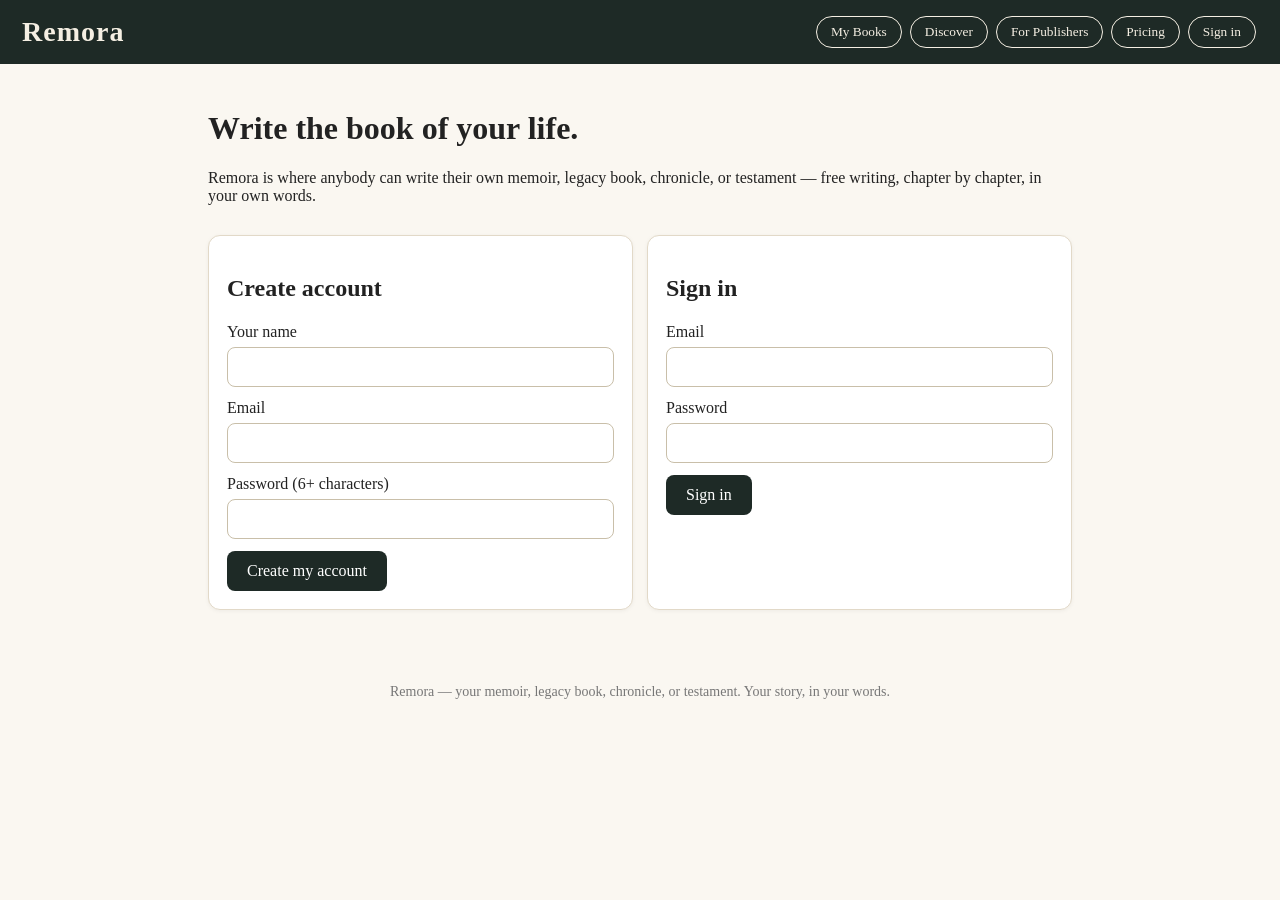
==== static/index.html @ e7f65765 "Remora web app: real deployable source (FastAPI backend, static frontend, Dockerfile, README)" ====
<!DOCTYPE html>
<html lang="en">
<head>
<meta charset="utf-8">
<meta name="viewport" content="width=device-width, initial-scale=1">
<title>Remora — Write the book of your life</title>
<link rel="stylesheet" href="/static/style.css">
</head>
<body>
<header>
  <div class="brand">Remora</div>
  <nav>
    <button data-nav="mybooks">My Books</button>
    <button data-nav="discover">Discover</button>
    <button data-nav="publishers">For Publishers</button>
    <button data-nav="pricing">Pricing</button>
    <span id="userbox"></span>
  </nav>
</header>
<main id="app"><p class="muted">Loading…</p></main>
<footer class="muted">Remora — your memoir, legacy book, chronicle, or testament. Your story, in your words.</footer>
<script src="/static/app.js"></script>
</body>
</html>
---- static/style.css ----
*{box-sizing:border-box}body{font-family:Georgia,serif;margin:0;background:#faf7f1;color:#222}
header{display:flex;justify-content:space-between;align-items:center;padding:14px 22px;background:#1e2a26;color:#f5efe3;flex-wrap:wrap;gap:10px}
.brand{font-size:28px;font-weight:bold;letter-spacing:1px}
nav button{background:transparent;border:1px solid #f5efe3;color:#f5efe3;border-radius:20px;padding:7px 14px;margin:2px;cursor:pointer;font-family:inherit}
nav button:hover{background:#f5efe3;color:#1e2a26}
main{max-width:900px;margin:0 auto;padding:24px 18px 40px}
.card{background:#fff;border:1px solid #e2d9c8;border-radius:12px;padding:18px;margin:14px 0;box-shadow:0 1px 4px rgba(0,0,0,.05)}
input,textarea,select{width:100%;padding:10px;margin:6px 0 12px;border:1px solid #c9bfa9;border-radius:8px;font-family:inherit;font-size:16px}
textarea{min-height:120px}
button.primary{background:#1e2a26;color:#fff;border:none;border-radius:8px;padding:11px 20px;cursor:pointer;font-size:16px;font-family:inherit}
button.ghost{background:transparent;border:1px solid #1e2a26;border-radius:8px;padding:8px 14px;cursor:pointer;font-family:inherit;margin:3px}
button.danger{border-color:#a33;color:#a33}
.muted{color:#777}.error{color:#a33;background:#fdeeee;padding:10px;border-radius:8px}
.success{color:#175c2c;background:#eaf7ee;padding:10px;border-radius:8px}
.badge{display:inline-block;background:#efe6d0;border-radius:12px;padding:2px 10px;font-size:13px;margin-right:6px}
.grid{display:grid;grid-template-columns:repeat(auto-fit,minmax(220px,1fr));gap:14px}
.prose{white-space:pre-wrap;line-height:1.65;font-size:18px}
img.media{max-width:100%;border-radius:10px;margin:8px 0}
h1,h2,h3{line-height:1.2}footer{text-align:center;padding:20px;font-size:14px}
.price{font-size:30px;font-weight:bold}
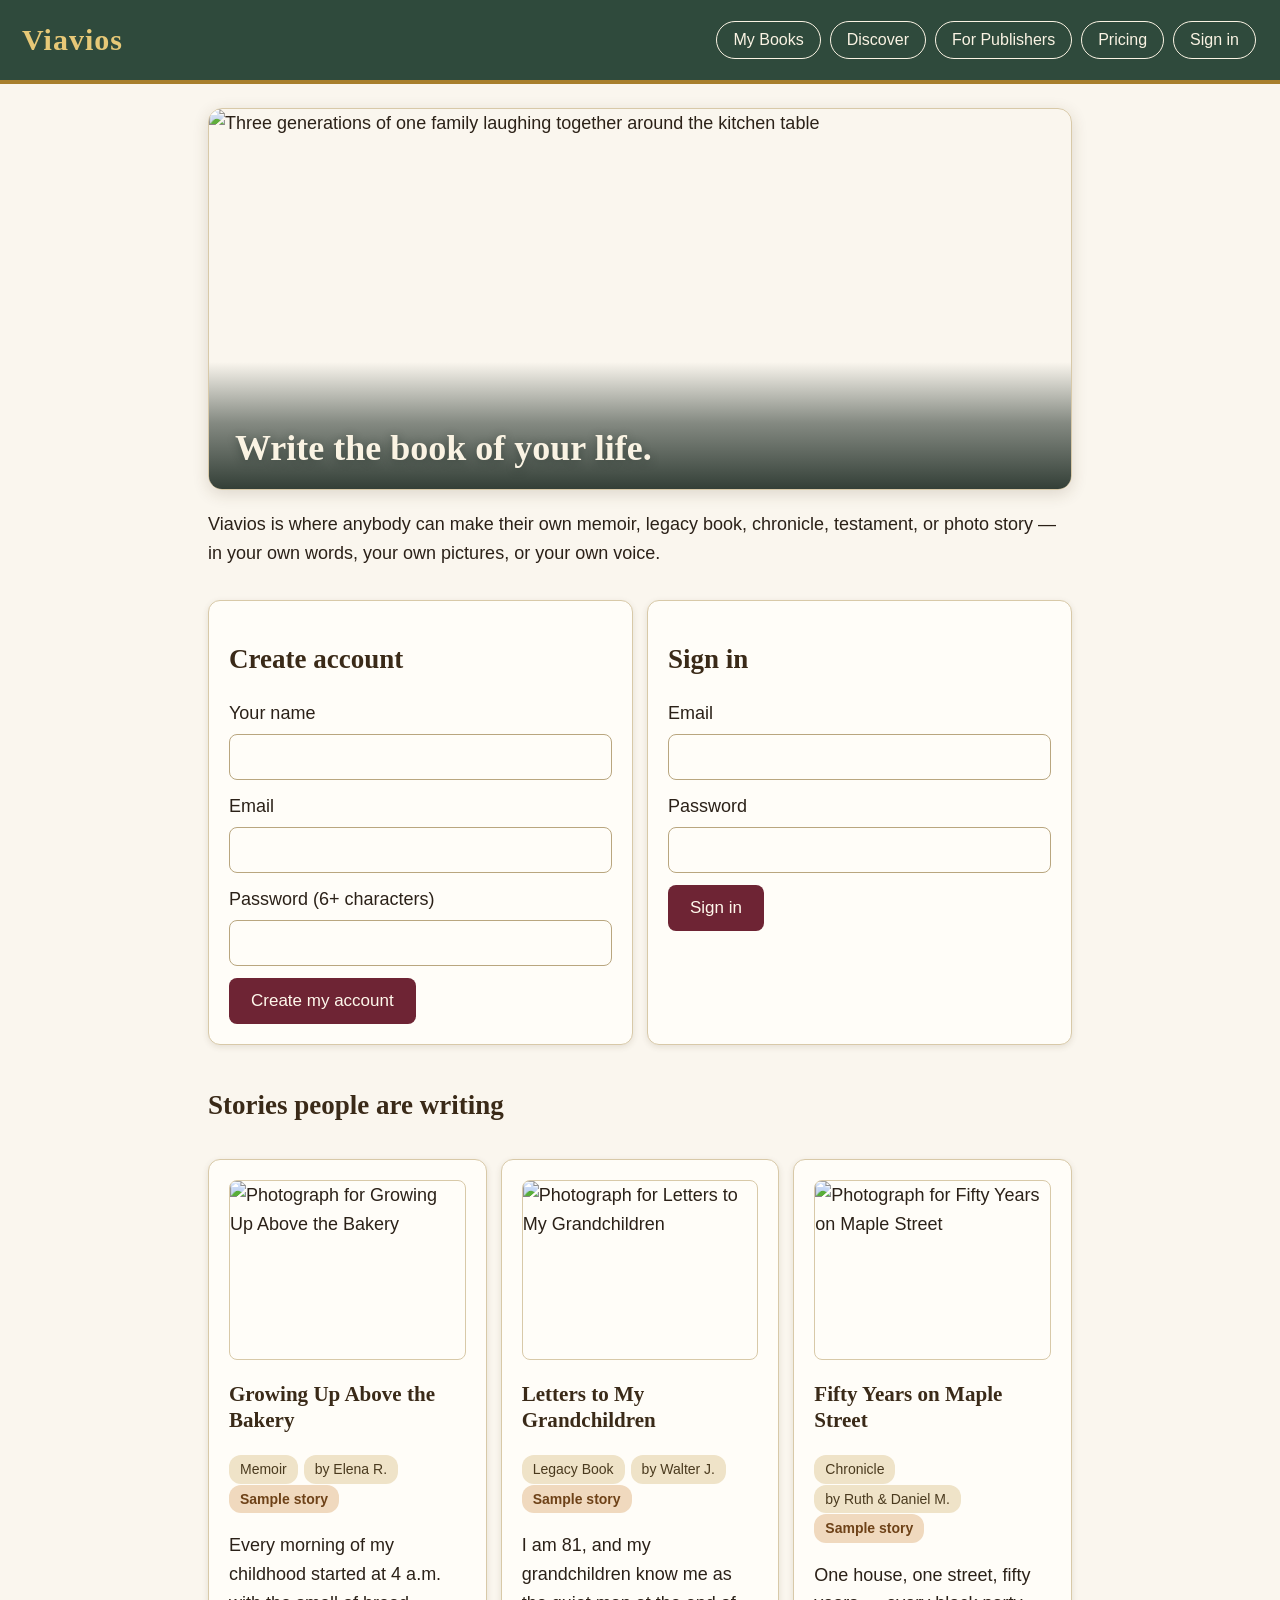
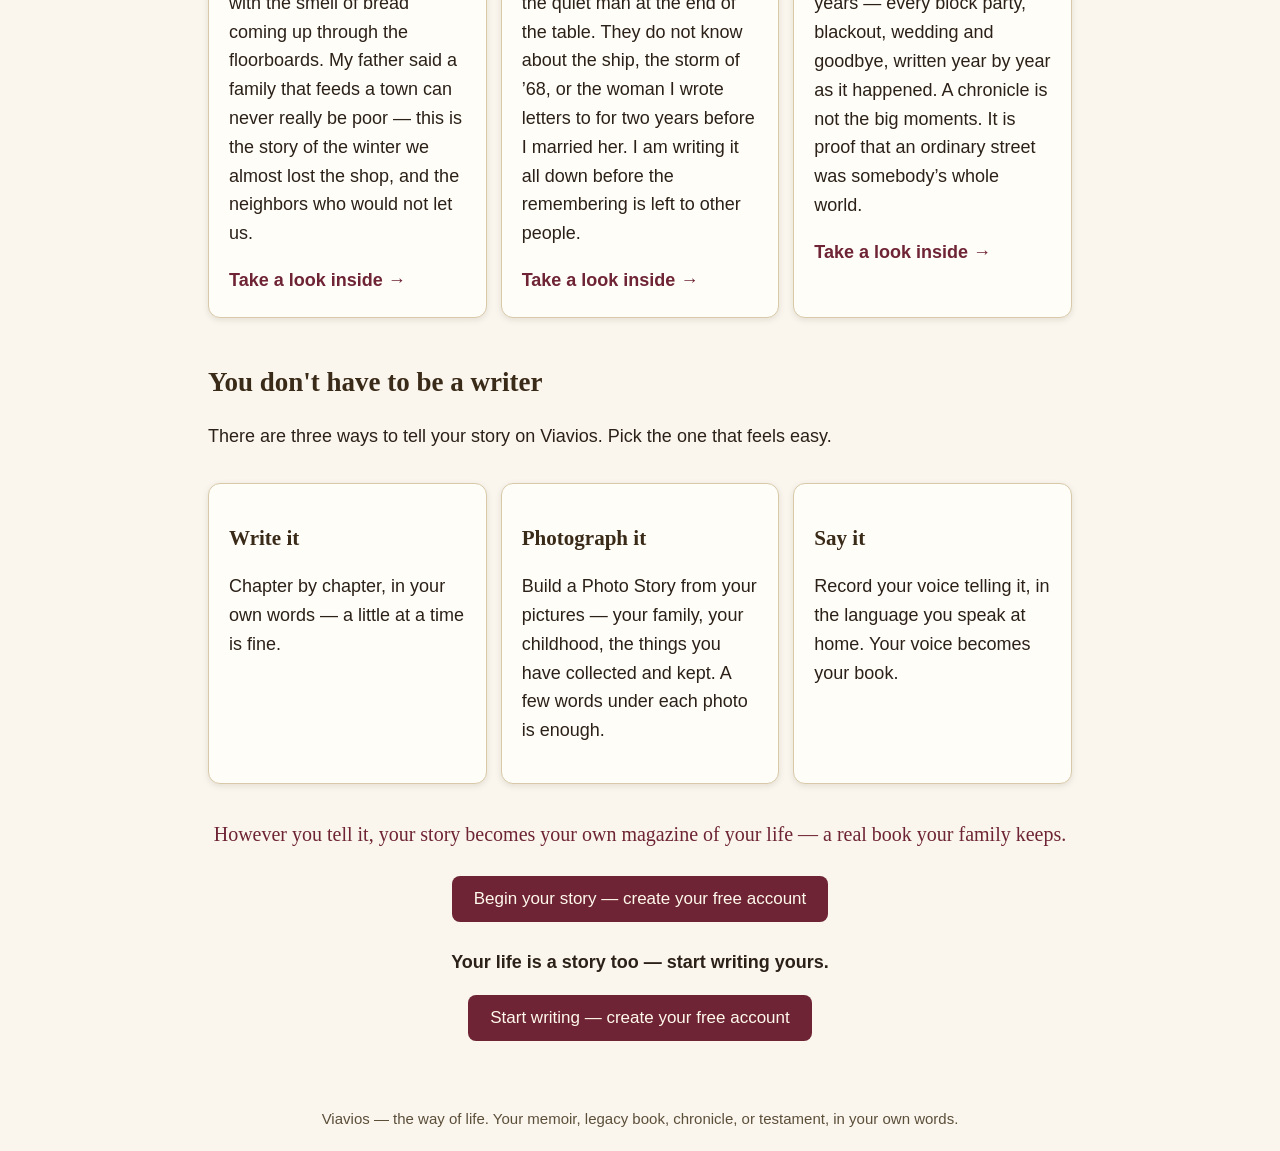
==== commit 47cadc32: "Rename public brand: Remora -> Viavios (site, PDF export, README)" ====
--- a/static/index.html
+++ b/static/index.html
@@ -3,12 +3,12 @@
 <head>
 <meta charset="utf-8">
 <meta name="viewport" content="width=device-width, initial-scale=1">
-<title>Remora — Write the book of your life</title>
+<title>Viavios — Write the book of your life</title>
 <link rel="stylesheet" href="/static/style.css">
 </head>
 <body>
 <header>
-  <div class="brand">Remora</div>
+  <div class="brand">Viavios</div>
   <nav>
     <button data-nav="mybooks">My Books</button>
     <button data-nav="discover">Discover</button>
@@ -18,7 +18,7 @@
   </nav>
 </header>
 <main id="app"><p class="muted">Loading…</p></main>
-<footer class="muted">Remora — your memoir, legacy book, chronicle, or testament. Your story, in your words.</footer>
+<footer class="muted">Viavios — the way of life. Your memoir, legacy book, chronicle, or testament, in your own words.</footer>
 <script src="/static/app.js"></script>
 </body>
 </html>
--- a/static/style.css
+++ b/static/style.css
@@ -1,20 +1,54 @@
-*{box-sizing:border-box}body{font-family:Georgia,serif;margin:0;background:#faf7f1;color:#222}
-header{display:flex;justify-content:space-between;align-items:center;padding:14px 22px;background:#1e2a26;color:#f5efe3;flex-wrap:wrap;gap:10px}
-.brand{font-size:28px;font-weight:bold;letter-spacing:1px}
-nav button{background:transparent;border:1px solid #f5efe3;color:#f5efe3;border-radius:20px;padding:7px 14px;margin:2px;cursor:pointer;font-family:inherit}
-nav button:hover{background:#f5efe3;color:#1e2a26}
+/* Viavios palette — upper-class editorial magazine, warm boomer-memory colors.
+   Ivory #FAF6EE · espresso ink #2B2118 · brass #A87F2D · burgundy #6E2434 · hunter #2F4A3C */
+*{box-sizing:border-box}
+body{font-family:'Segoe UI','Helvetica Neue',Helvetica,Arial,sans-serif;font-size:18px;line-height:1.6;margin:0;background:#FAF6EE;color:#2B2118}
+h1,h2,h3,.brand,.price{font-family:Georgia,'Playfair Display','Times New Roman',serif}
+header{display:flex;justify-content:space-between;align-items:center;padding:16px 22px;background:#2F4A3C;color:#FAF3E3;flex-wrap:wrap;gap:10px;border-bottom:4px solid #A87F2D}
+.brand{font-size:30px;font-weight:bold;letter-spacing:1px;color:#E7C877}
+nav button{background:transparent;border:1px solid #FAF3E3;color:#FAF3E3;border-radius:20px;padding:9px 16px;margin:2px;cursor:pointer;font-family:inherit;font-size:16px}
+nav button:hover{background:#FAF3E3;color:#2F4A3C}
 main{max-width:900px;margin:0 auto;padding:24px 18px 40px}
-.card{background:#fff;border:1px solid #e2d9c8;border-radius:12px;padding:18px;margin:14px 0;box-shadow:0 1px 4px rgba(0,0,0,.05)}
-input,textarea,select{width:100%;padding:10px;margin:6px 0 12px;border:1px solid #c9bfa9;border-radius:8px;font-family:inherit;font-size:16px}
+.card{background:#FFFDF8;border:1px solid #D8C9A8;border-radius:12px;padding:20px;margin:14px 0;box-shadow:0 2px 6px rgba(74,55,25,.12)}
+input,textarea,select{width:100%;padding:12px;margin:6px 0 12px;border:1px solid #B9A67F;border-radius:8px;background:#FFFDF8;color:#2B2118;font-family:inherit;font-size:17px}
+input:focus,textarea:focus,select:focus{outline:2px solid #A87F2D;outline-offset:1px}
 textarea{min-height:120px}
-button.primary{background:#1e2a26;color:#fff;border:none;border-radius:8px;padding:11px 20px;cursor:pointer;font-size:16px;font-family:inherit}
-button.ghost{background:transparent;border:1px solid #1e2a26;border-radius:8px;padding:8px 14px;cursor:pointer;font-family:inherit;margin:3px}
-button.danger{border-color:#a33;color:#a33}
-.muted{color:#777}.error{color:#a33;background:#fdeeee;padding:10px;border-radius:8px}
-.success{color:#175c2c;background:#eaf7ee;padding:10px;border-radius:8px}
-.badge{display:inline-block;background:#efe6d0;border-radius:12px;padding:2px 10px;font-size:13px;margin-right:6px}
+button.primary{background:#6E2434;color:#FFF8EC;border:none;border-radius:8px;padding:13px 22px;cursor:pointer;font-size:17px;font-family:inherit}
+button.primary:hover{background:#591C29}
+button.ghost{background:transparent;border:1px solid #6E2434;color:#6E2434;border-radius:8px;padding:10px 16px;cursor:pointer;font-family:inherit;font-size:16px;margin:3px}
+button.danger{border-color:#93343F;color:#93343F}
+.muted{color:#5C4F3A}.error{color:#7E1F2C;background:#F9E8E4;padding:10px;border-radius:8px}
+.success{color:#1E4D2E;background:#E7F0E4;padding:10px;border-radius:8px}
+.badge{display:inline-block;background:#EFE3C8;color:#4A3A1E;border-radius:12px;padding:3px 11px;font-size:14px;margin-right:6px}
 .grid{display:grid;grid-template-columns:repeat(auto-fit,minmax(220px,1fr));gap:14px}
 .prose{white-space:pre-wrap;line-height:1.65;font-size:18px}
-img.media{max-width:100%;border-radius:10px;margin:8px 0}
-h1,h2,h3{line-height:1.2}footer{text-align:center;padding:20px;font-size:14px}
-.price{font-size:30px;font-weight:bold}
+img.media{max-width:100%;border-radius:10px;margin:8px 0;border:1px solid #D8C9A8}
+h1,h2,h3{line-height:1.25;color:#3A2A18}
+footer{text-align:center;padding:20px;font-size:15px}
+.price{font-size:30px;font-weight:bold;color:#6E2434}
+.story-snap{line-height:1.6}
+.badge.sample{background:#F0D9BE;color:#6E4218;font-weight:bold}
+.landing-cta{text-align:center;margin:26px 0 6px}
+.paths{margin-top:34px}
+.magazine-line{text-align:center;font-family:Georgia,'Playfair Display','Times New Roman',serif;font-size:20px;color:#6E2434;margin:20px 0 4px}
+a{color:#6E2434}
+.story-photo{width:100%;height:180px;object-fit:cover;border-radius:8px;border:1px solid #D8C9A8;margin-bottom:10px;display:block}
+.story-card{cursor:pointer}
+.story-card:hover{box-shadow:0 4px 14px rgba(74,55,25,.2)}
+.glance-link{color:#6E2434;font-weight:bold;margin:6px 0 2px}
+.glance-overlay{position:fixed;inset:0;background:rgba(43,33,24,.58);display:flex;align-items:flex-start;justify-content:center;overflow-y:auto;padding:26px 12px;z-index:60}
+.glance{background:#FFFDF8;border:1px solid #D8C9A8;border-radius:14px;max-width:640px;width:100%;padding:22px;box-shadow:0 10px 34px rgba(43,33,24,.35)}
+.glance-cover{width:100%;height:250px;object-fit:cover;border-radius:10px;border:1px solid #D8C9A8}
+.glance-close{float:right}
+.glance-meta{margin:8px 0}
+.glance-about{font-size:18px}
+.glance-for{color:#6E2434;font-family:Georgia,'Playfair Display','Times New Roman',serif;font-size:18px}
+.glance-chapters{line-height:1.7}
+.glance-excerpt{background:#FAF6EE;border:1px solid #EFE3C8;border-radius:10px;padding:16px}
+.glance-inside{display:grid;grid-template-columns:1fr 1fr;gap:10px;margin-top:14px}
+.glance-inside img{width:100%;height:150px;object-fit:cover;border-radius:8px;border:1px solid #D8C9A8}
+.glance-note{margin-top:14px}
+.hero{position:relative;margin:0 0 20px;border-radius:14px;overflow:hidden;border:1px solid #D8C9A8;box-shadow:0 4px 16px rgba(74,55,25,.16)}
+.hero-img{width:100%;height:380px;object-fit:cover;object-position:50% 28%;display:block;filter:sepia(.12) saturate(1.06)}
+.hero-caption{position:absolute;left:0;right:0;bottom:0;padding:64px 26px 18px;background:linear-gradient(to top,rgba(24,38,30,.88) 0%,rgba(24,38,30,.52) 52%,rgba(24,38,30,0) 100%)}
+.hero-caption h1{color:#FAF3E3;margin:0;text-shadow:0 2px 10px rgba(24,38,30,.45)}
+@media (max-width:640px){.hero-img{height:280px}.hero-caption{padding:48px 18px 14px}}
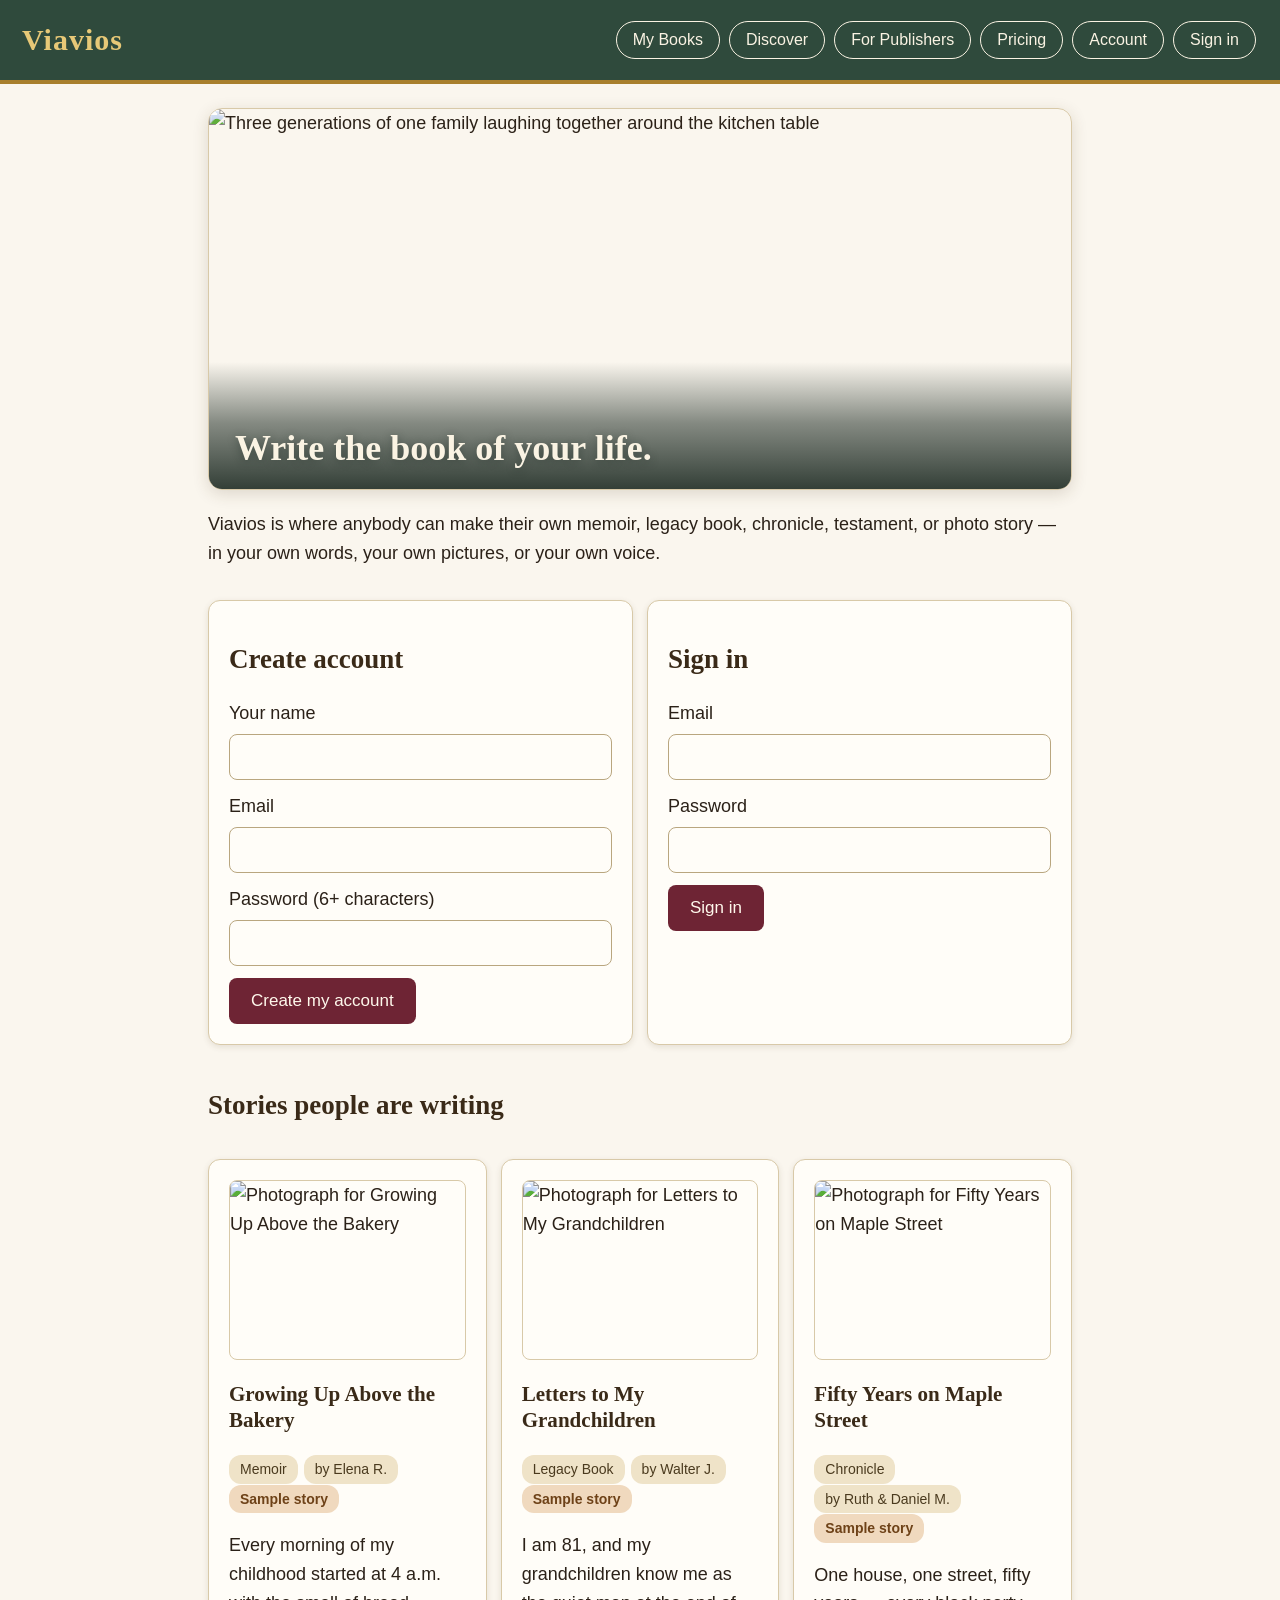
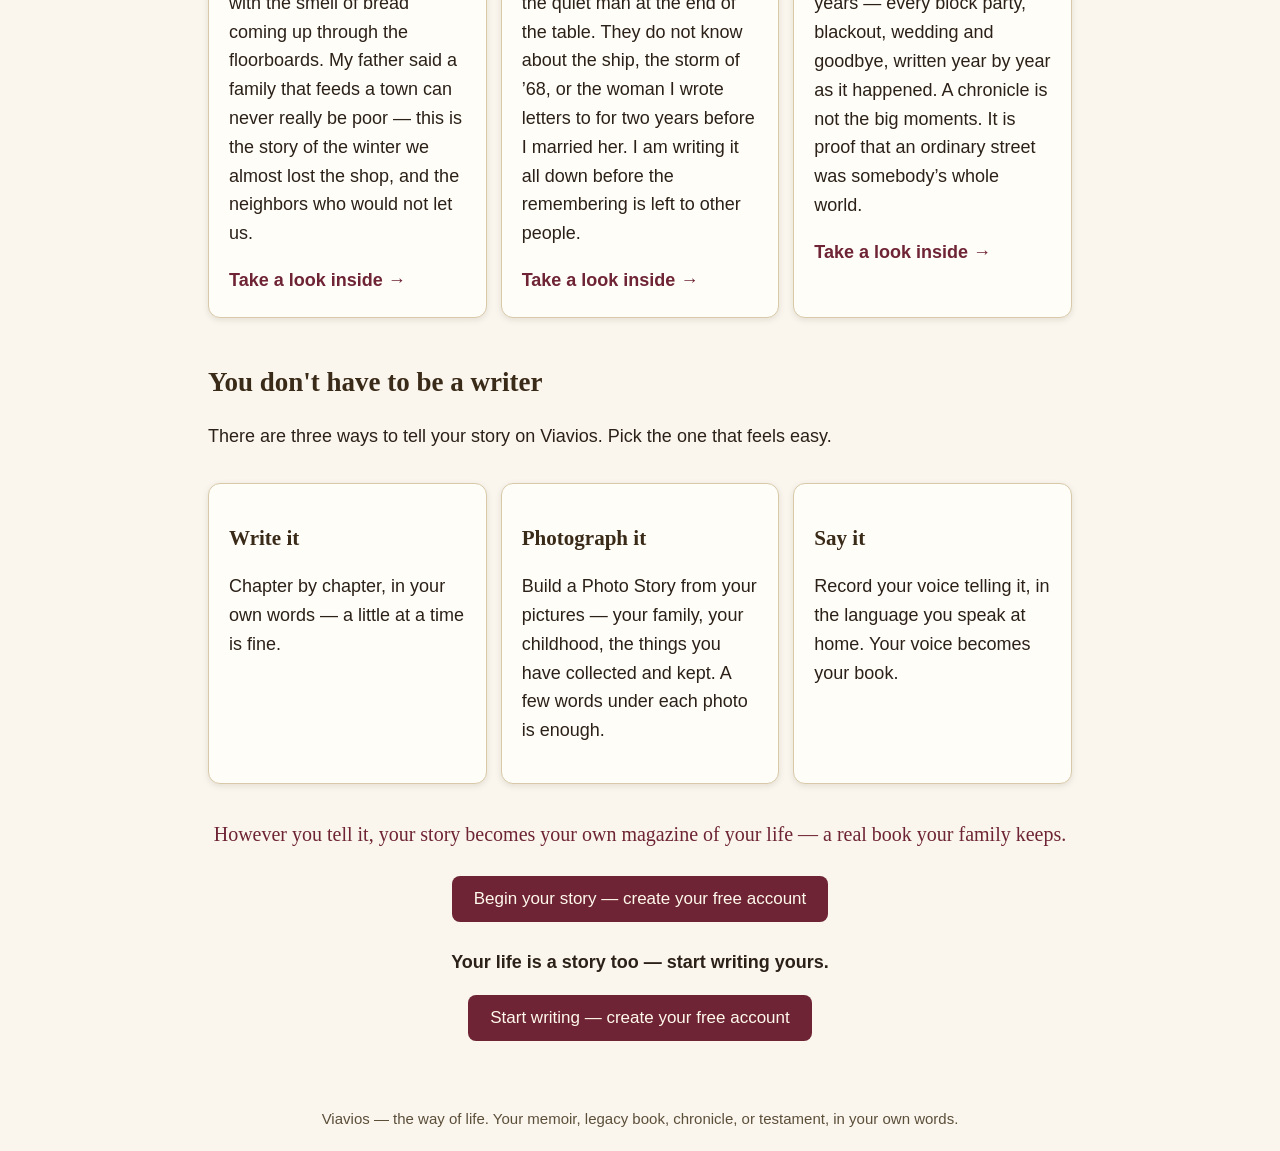
==== commit f3a2202d: "Add transactional email system: welcome series, receipts, account updates, cancellation, app updates" ====
--- a/static/index.html
+++ b/static/index.html
@@ -14,6 +14,7 @@
     <button data-nav="discover">Discover</button>
     <button data-nav="publishers">For Publishers</button>
     <button data-nav="pricing">Pricing</button>
+    <button data-nav="account">Account</button>
     <span id="userbox"></span>
   </nav>
 </header>
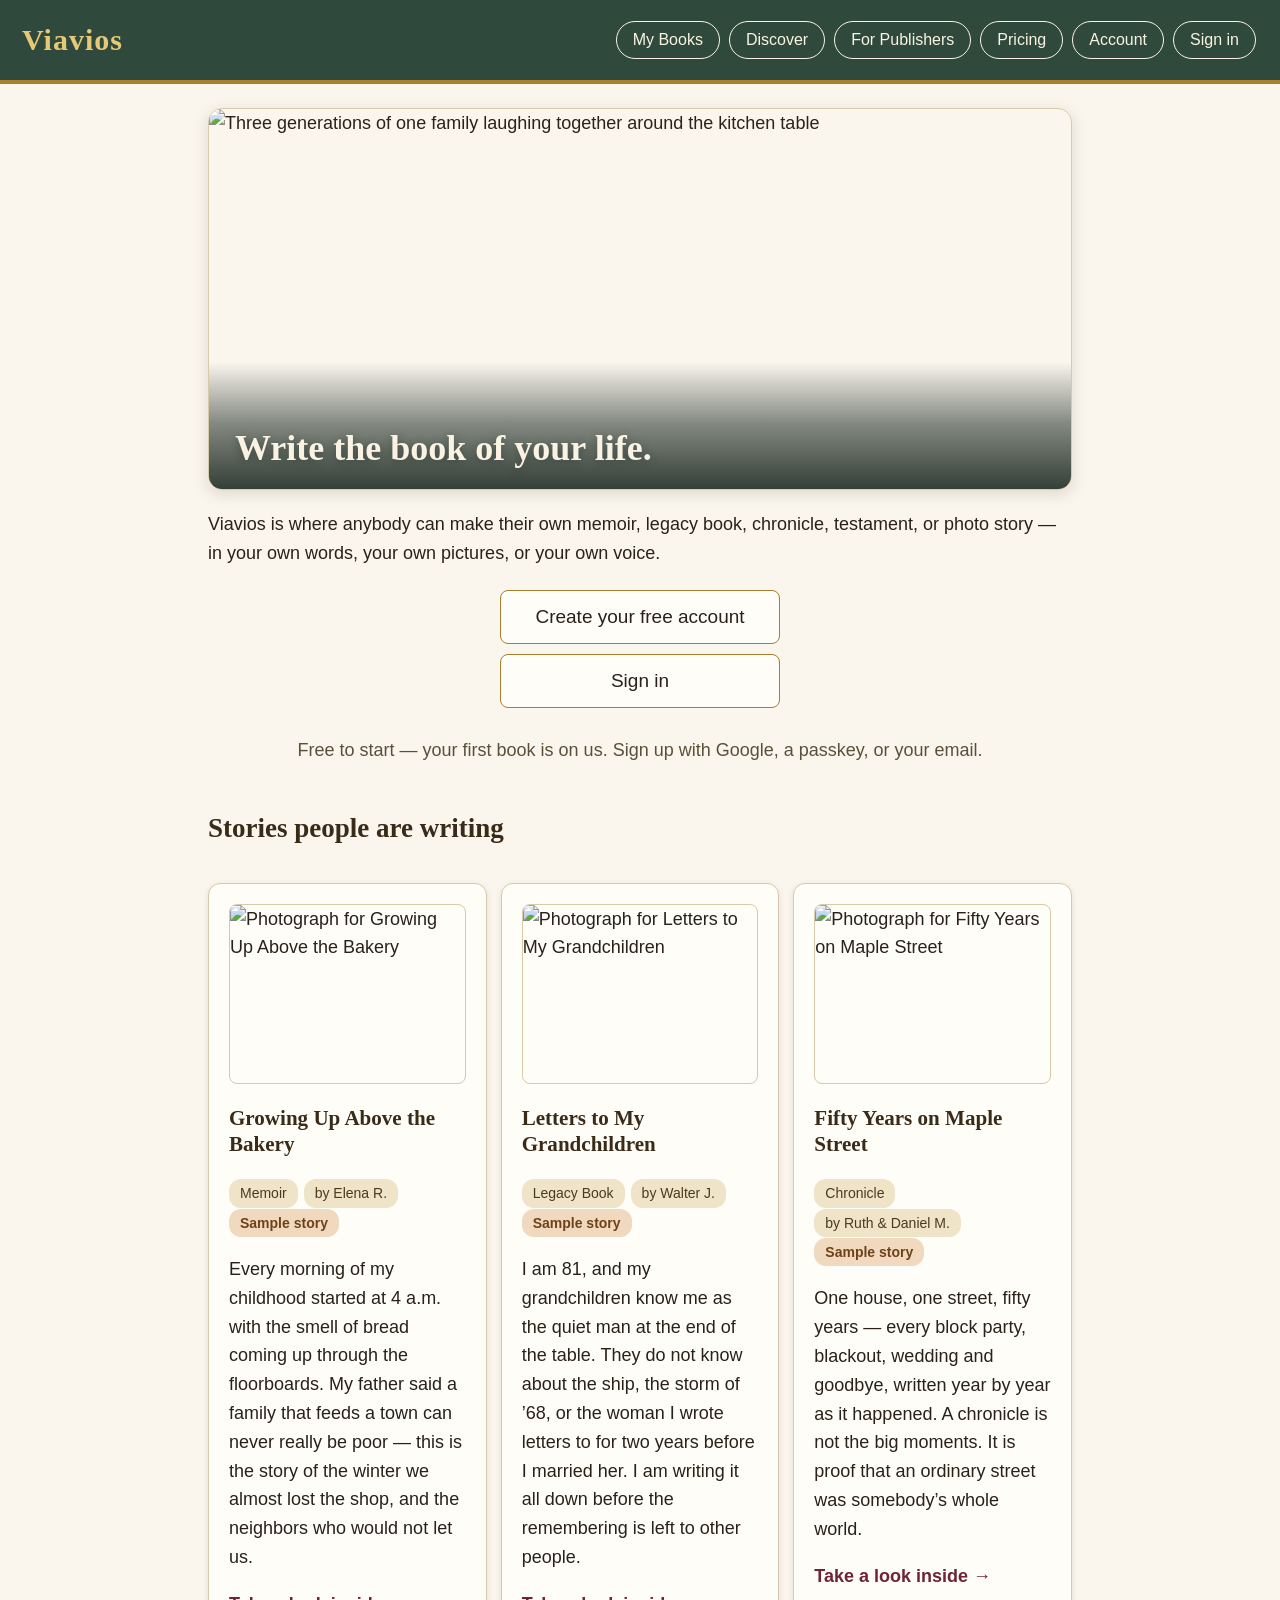
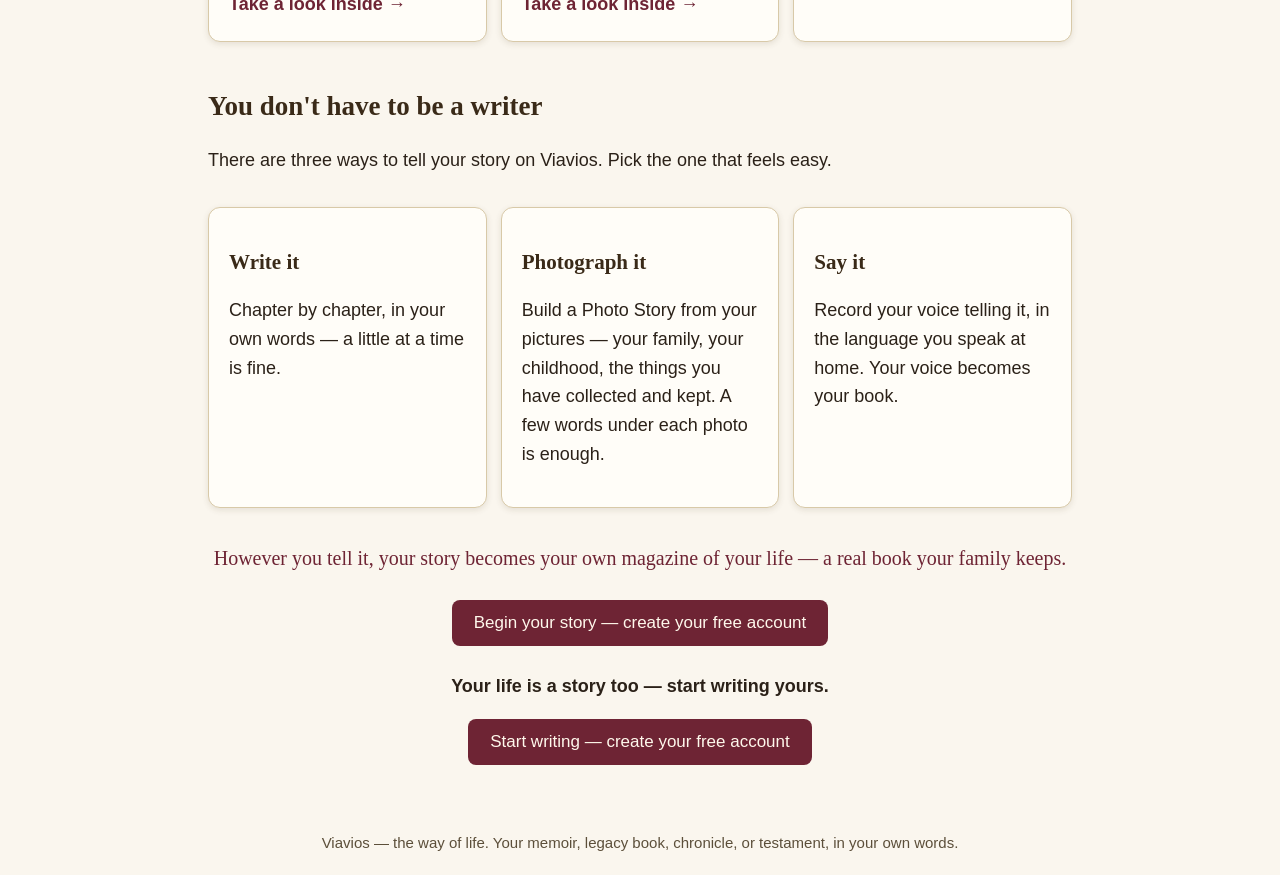
==== commit 1e52ab90: "Writing studio: drafts+autosave, dictation, grammar check, AI suggestion plumbing, book fonts, inlin" ====
--- a/static/index.html
+++ b/static/index.html
@@ -20,6 +20,7 @@
 </header>
 <main id="app"><p class="muted">Loading…</p></main>
 <footer class="muted">Viavios — the way of life. Your memoir, legacy book, chronicle, or testament, in your own words.</footer>
-<script src="/static/app.js"></script>
+<script src="https://cdn.jsdelivr.net/npm/tesseract.js@5/dist/tesseract.min.js"></script>
+  <script src="/static/app.js"></script>
 </body>
 </html>
--- a/static/style.css
+++ b/static/style.css
@@ -52,3 +52,35 @@
 .hero-caption{position:absolute;left:0;right:0;bottom:0;padding:64px 26px 18px;background:linear-gradient(to top,rgba(24,38,30,.88) 0%,rgba(24,38,30,.52) 52%,rgba(24,38,30,0) 100%)}
 .hero-caption h1{color:#FAF3E3;margin:0;text-shadow:0 2px 10px rgba(24,38,30,.45)}
 @media (max-width:640px){.hero-img{height:280px}.hero-caption{padding:48px 18px 14px}}
+
+/* Auth popup + centered hero CTA */
+.hero-cta{text-align:center;margin:22px 0 8px;display:flex;flex-direction:column;align-items:center;gap:10px}
+.hero-cta .big{font-size:19px;padding:15px 34px;min-width:280px}
+.hero-cta button.big{border:1px solid #A87F2D;border-radius:8px;background:#FFFDF8;color:#2B2118;cursor:pointer;font-family:inherit}
+.modal-overlay{position:fixed;inset:0;background:rgba(28,22,14,.55);display:flex;align-items:flex-start;justify-content:center;padding:4vh 14px;z-index:60;overflow:auto}
+.modal{position:relative;max-width:430px;width:100%;margin:0;max-height:92vh;overflow:auto}
+.modal-x{position:absolute;top:8px;right:12px;background:none;border:none;font-size:28px;cursor:pointer;color:#6E2434;line-height:1}
+.modal .tabs{display:flex;gap:8px;margin:10px 0 14px}
+.modal .tabs button{flex:1;padding:10px;border-radius:8px;border:1px solid #D8C9A8;background:#FAF6EE;cursor:pointer;font-family:inherit;font-size:16px}
+.modal .tabs button.tab-on{background:#2F4A3C;color:#E7C877;border-color:#2F4A3C}
+.modal label{display:block;margin:10px 0}
+.modal input{width:100%;box-sizing:border-box}
+button.wide,.primary.wide{width:100%}
+.divider{display:flex;align-items:center;gap:10px;margin:18px 0 12px;color:#8a7a5f}
+.divider::before,.divider::after{content:"";flex:1;border-top:1px solid #D8C9A8}
+.oauth-btn{display:block;width:100%;box-sizing:border-box;text-align:center;margin:8px 0;padding:12px;border:1px solid #A87F2D;border-radius:8px;background:#FFFDF8;color:#2B2118;font-size:16px;cursor:pointer;text-decoration:none;font-family:inherit}
+.oauth-btn:hover{background:#FAF0DC}
+
+/* Writing studio (2026-11-13) */
+.toolrow{display:flex;gap:8px;flex-wrap:wrap;margin:8px 0}
+.toolrow .ghost{margin:0}
+.draft-badge{background:#6E2434;color:#FAF6EE}
+.saved-note{font-size:13px}
+.sugg{background:#FFF6E0;border:1px solid #D8C9A8;border-radius:10px;padding:10px 14px;margin:8px 0}
+.chapter-card{border-color:#C9B586}
+.font-serif{font-family:Georgia,'Times New Roman',serif}
+.font-sans{font-family:system-ui,-apple-system,'Segoe UI',sans-serif}
+.font-hand{font-family:'Segoe Script','Bradley Hand','Comic Sans MS',cursive}
+.font-large{font-size:21px;line-height:1.85}
+.yt-wrap{position:relative;padding-top:56.25%;margin:8px 0}
+.yt-wrap iframe{position:absolute;inset:0;width:100%;height:100%;border:0;border-radius:10px}
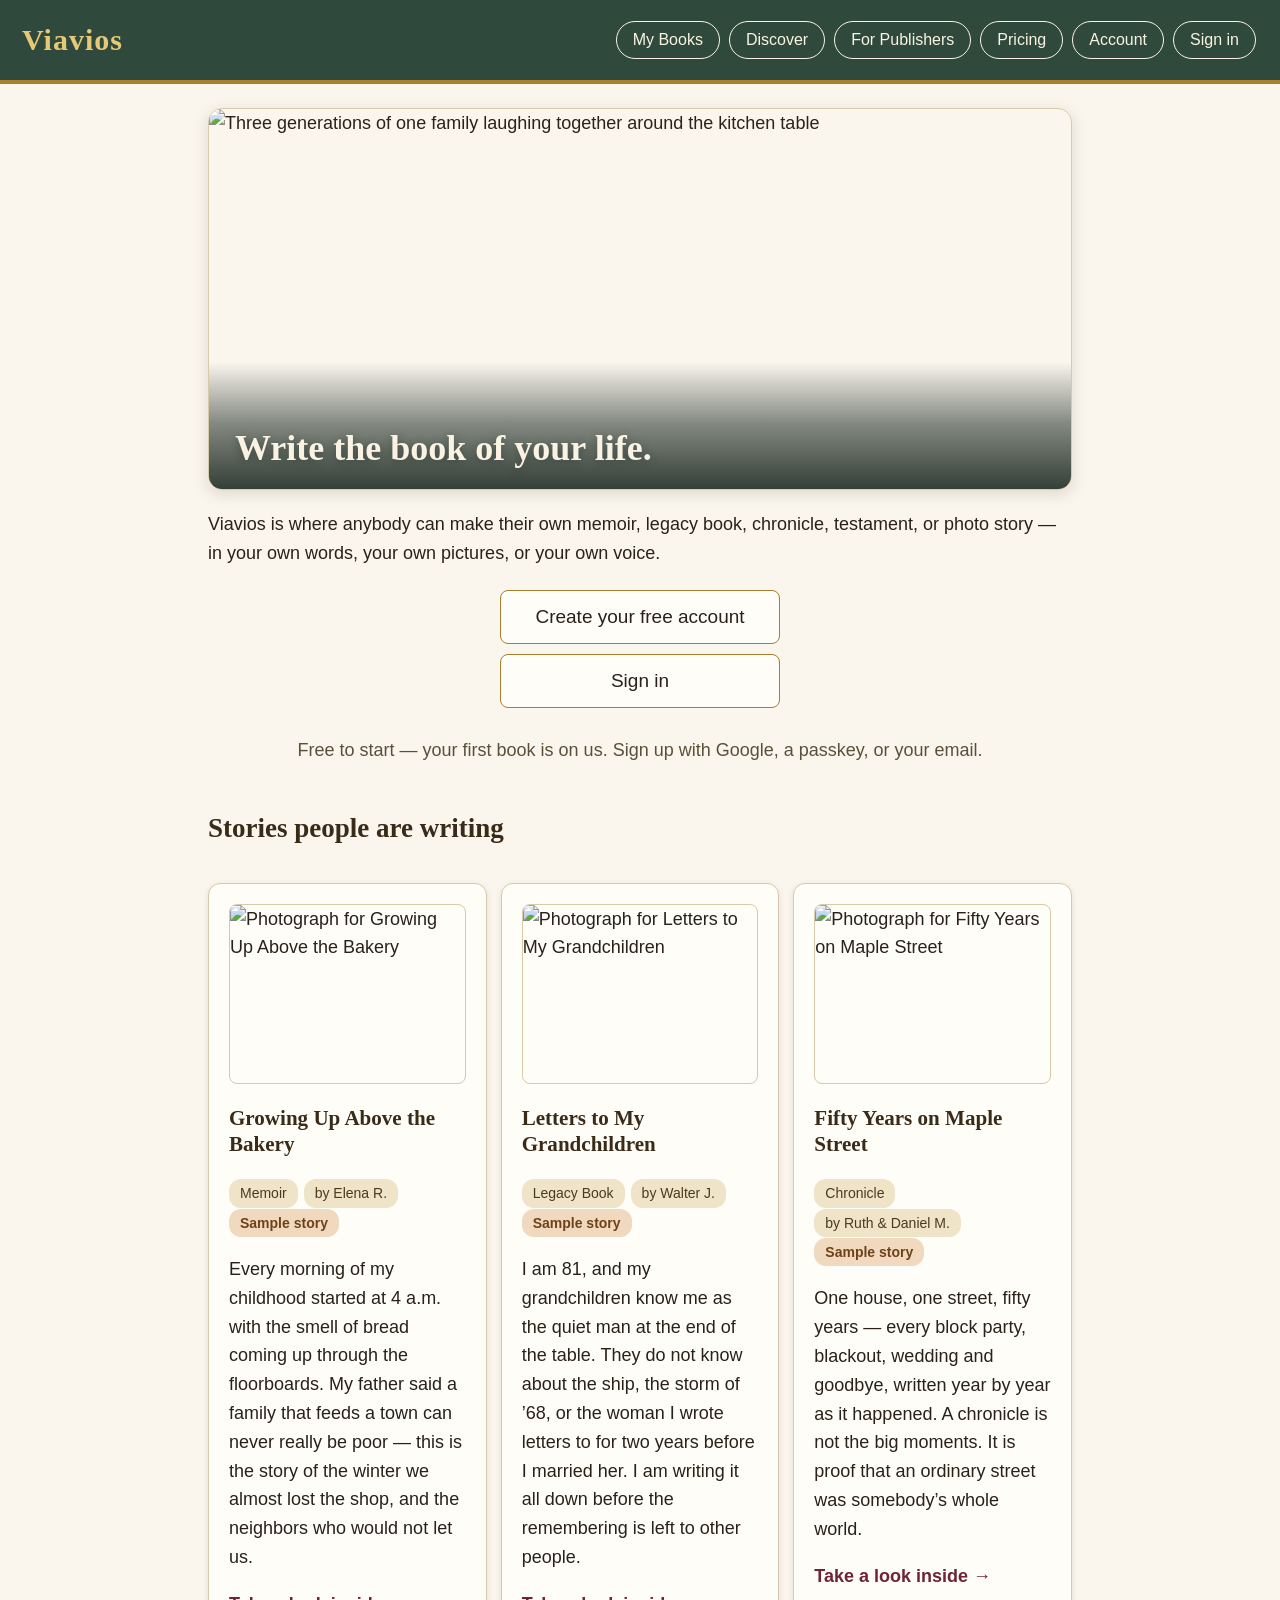
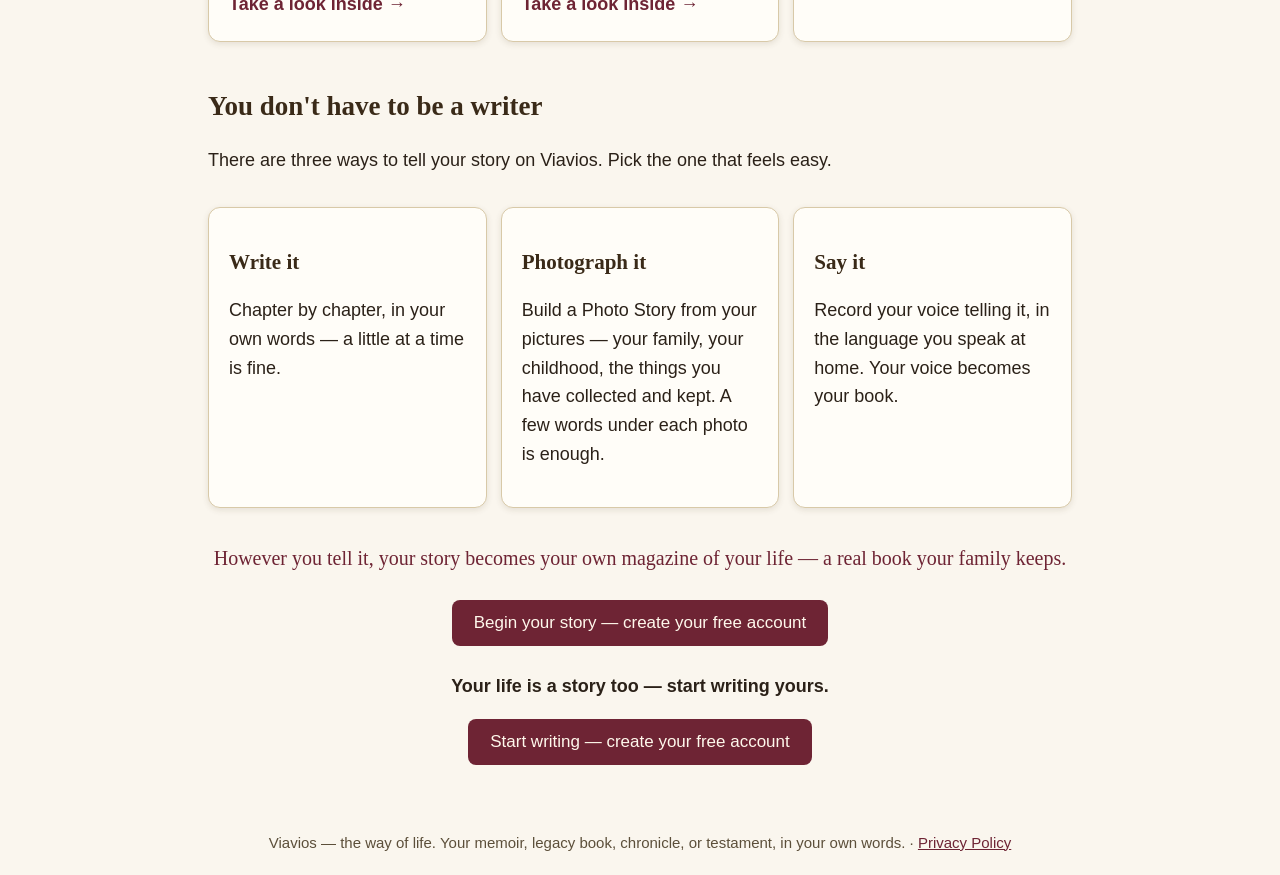
==== commit 179ff54f: "Add a real /privacy page (needed to publish Google sign-in) and link it in the footer" ====
--- a/static/index.html
+++ b/static/index.html
@@ -19,7 +19,7 @@
   </nav>
 </header>
 <main id="app"><p class="muted">Loading…</p></main>
-<footer class="muted">Viavios — the way of life. Your memoir, legacy book, chronicle, or testament, in your own words.</footer>
+<footer class="muted">Viavios — the way of life. Your memoir, legacy book, chronicle, or testament, in your own words. · <a href="/privacy">Privacy Policy</a></footer>
 <script src="https://cdn.jsdelivr.net/npm/tesseract.js@5/dist/tesseract.min.js"></script>
   <script src="/static/app.js"></script>
 </body>
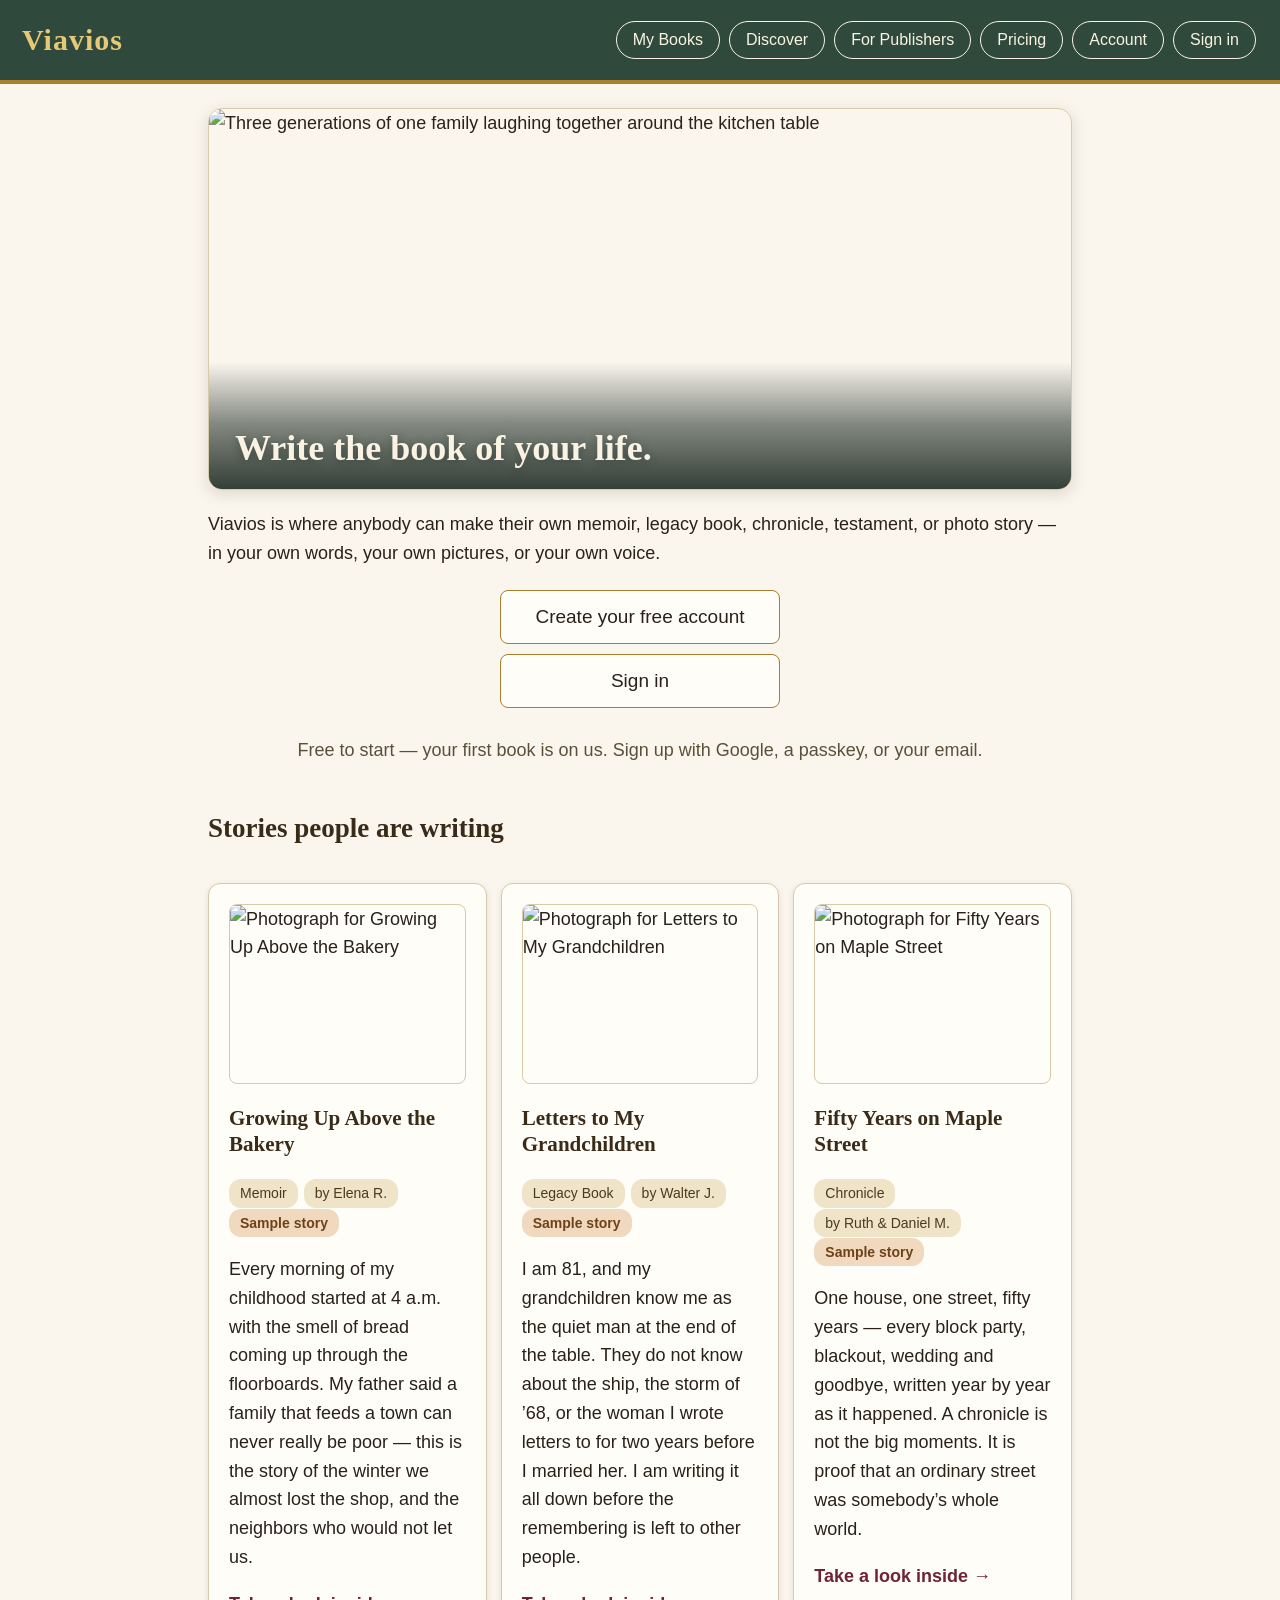
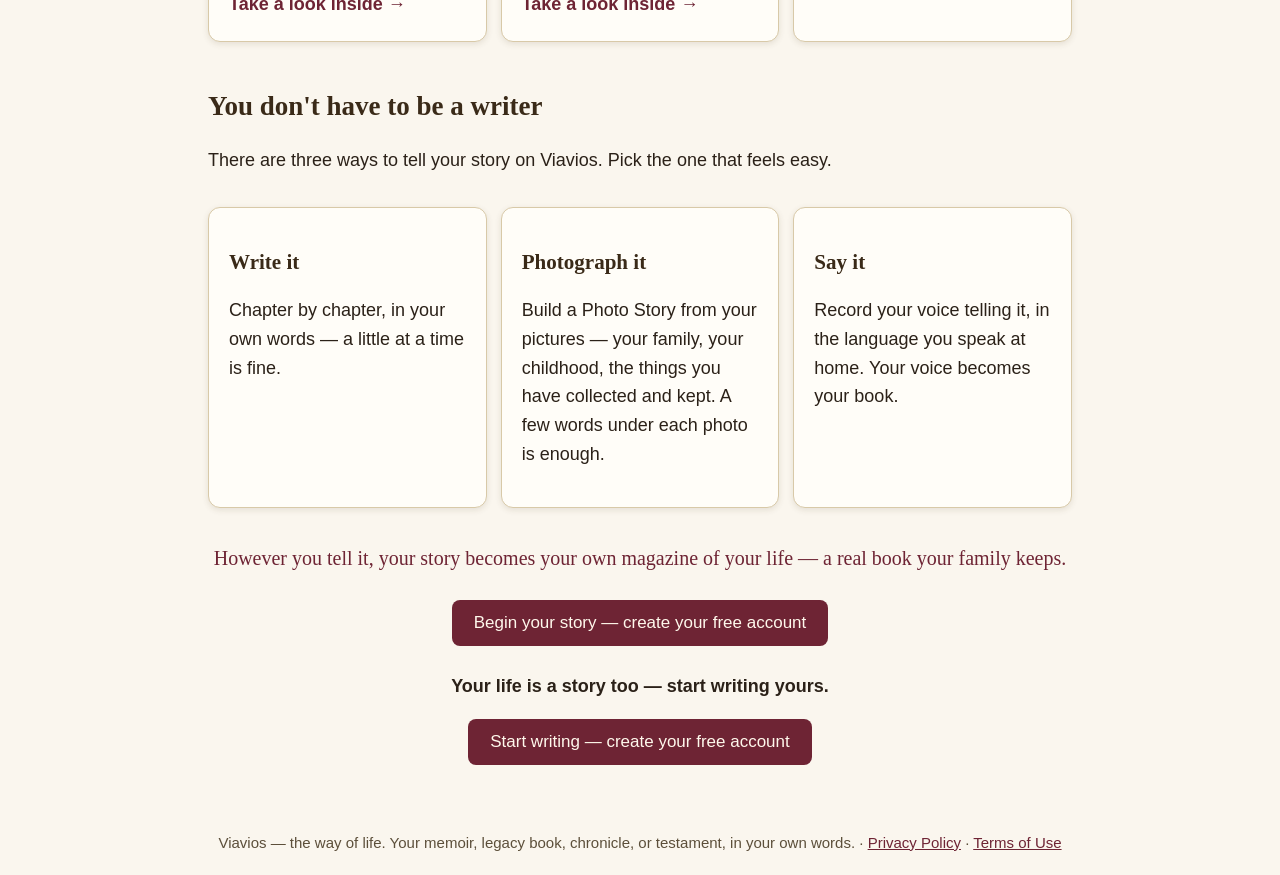
==== commit 0221504d: "Clickwrap terms: Terms of Use page, signup agreement checkbox enforced server-side, acceptance recor" ====
--- a/static/index.html
+++ b/static/index.html
@@ -19,7 +19,7 @@
   </nav>
 </header>
 <main id="app"><p class="muted">Loading…</p></main>
-<footer class="muted">Viavios — the way of life. Your memoir, legacy book, chronicle, or testament, in your own words. · <a href="/privacy">Privacy Policy</a></footer>
+<footer class="muted">Viavios — the way of life. Your memoir, legacy book, chronicle, or testament, in your own words. · <a href="/privacy">Privacy Policy</a> · <a href="/terms">Terms of Use</a></footer>
 <script src="https://cdn.jsdelivr.net/npm/tesseract.js@5/dist/tesseract.min.js"></script>
   <script src="/static/app.js"></script>
 </body>
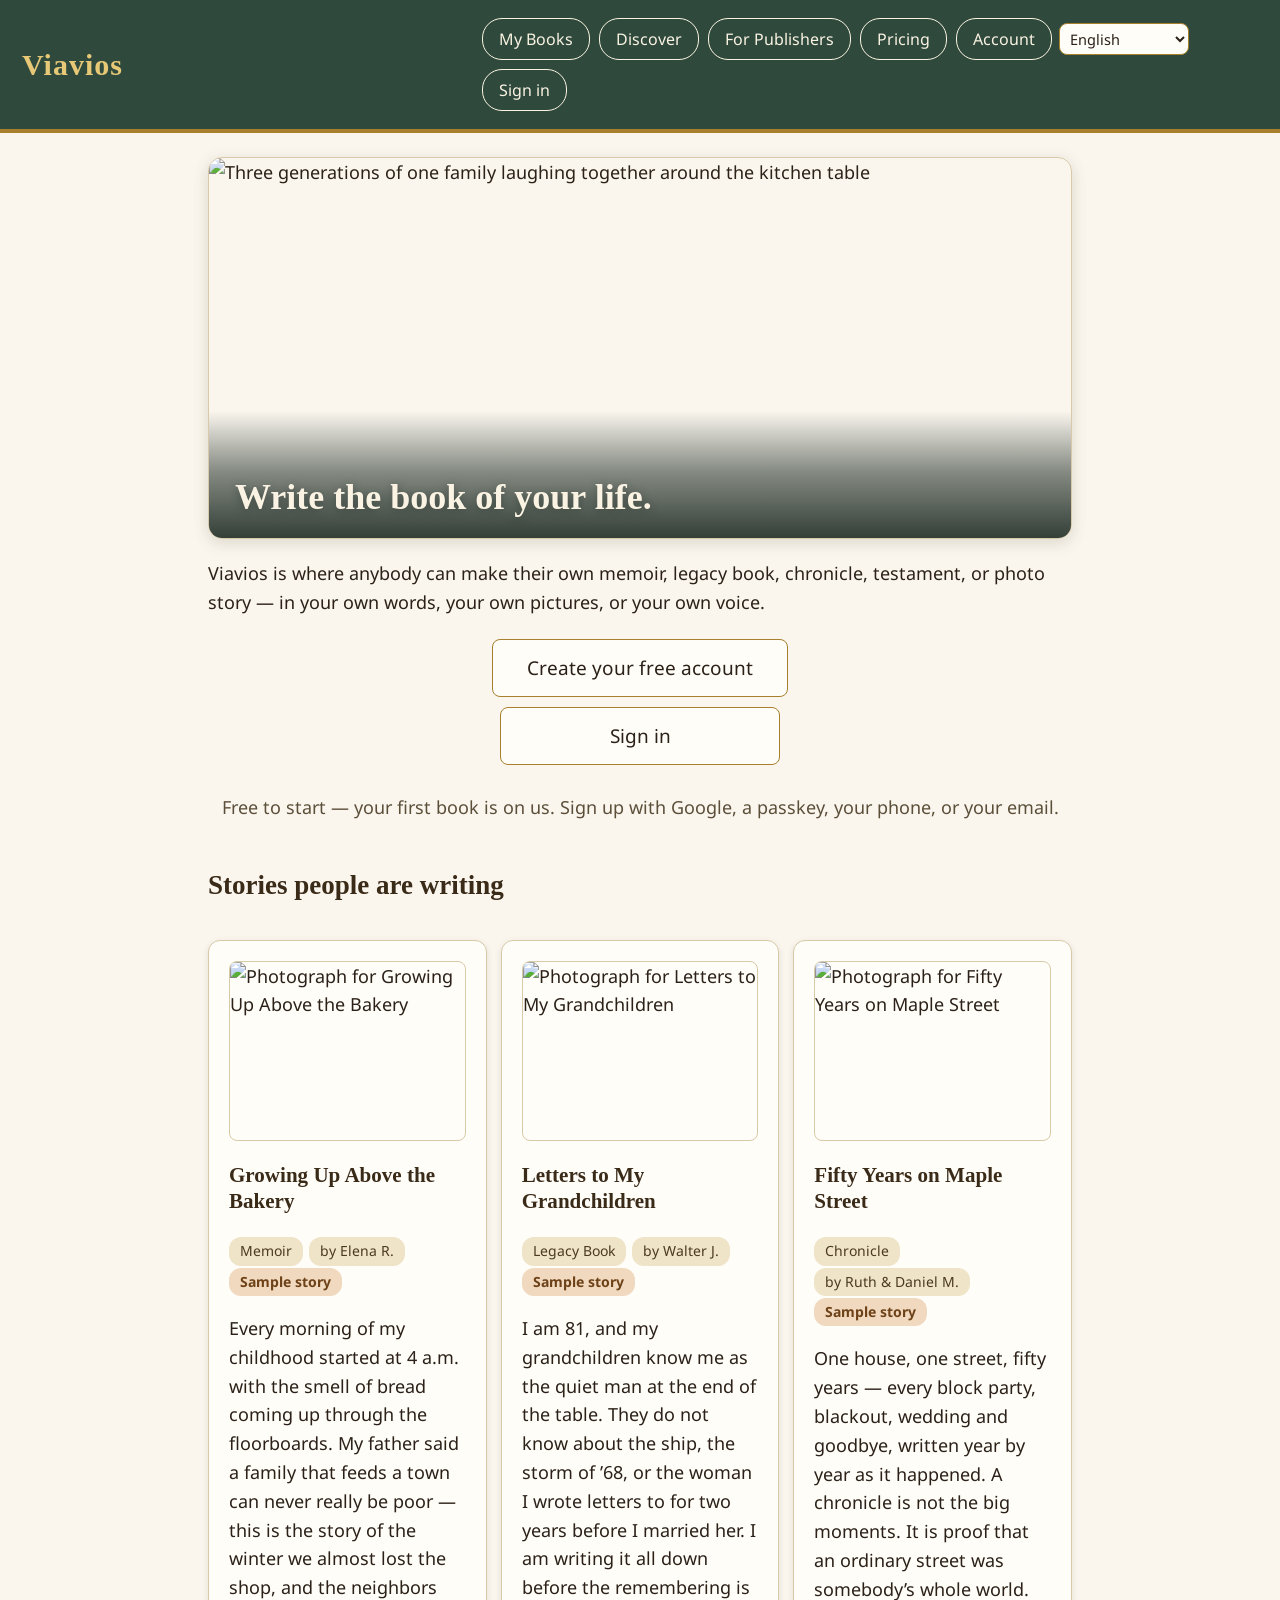
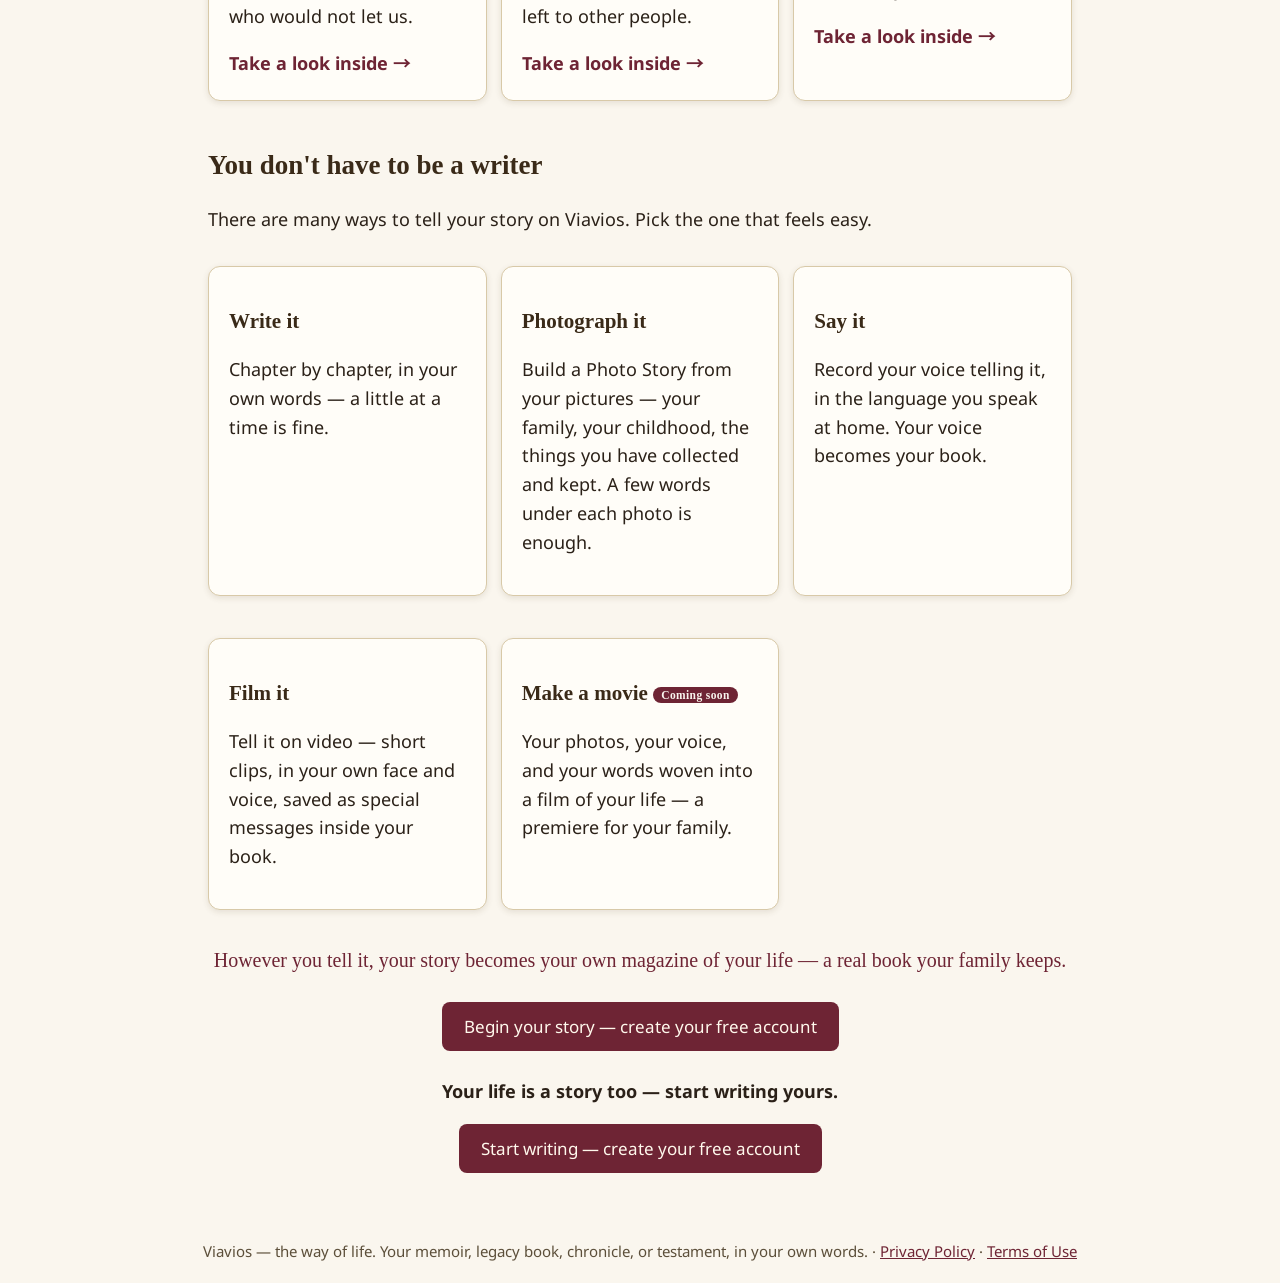
==== commit fa54ca93: "Ten languages: per-book writing language (en/es/pt/ta/hi/si/ru/pl/he/zh) with mixed-script writing f" ====
--- a/static/index.html
+++ b/static/index.html
@@ -5,6 +5,8 @@
 <meta name="viewport" content="width=device-width, initial-scale=1">
 <title>Viavios — Write the book of your life</title>
 <link rel="stylesheet" href="/static/style.css">
+<link rel="preconnect" href="https://fonts.googleapis.com">
+<link href="https://fonts.googleapis.com/css2?family=Noto+Sans:wght@400;700&family=Noto+Sans+Tamil:wght@400;700&family=Noto+Sans+Devanagari:wght@400;700&family=Noto+Sans+Sinhala:wght@400;700&family=Noto+Sans+Hebrew:wght@400;700&family=Noto+Sans+SC:wght@400;700&display=swap" rel="stylesheet">
 </head>
 <body>
 <header>
@@ -15,12 +17,14 @@
     <button data-nav="publishers">For Publishers</button>
     <button data-nav="pricing">Pricing</button>
     <button data-nav="account">Account</button>
+    <select id="lang-switch" aria-label="Language"></select>
     <span id="userbox"></span>
   </nav>
 </header>
 <main id="app"><p class="muted">Loading…</p></main>
 <footer class="muted">Viavios — the way of life. Your memoir, legacy book, chronicle, or testament, in your own words. · <a href="/privacy">Privacy Policy</a> · <a href="/terms">Terms of Use</a></footer>
 <script src="https://cdn.jsdelivr.net/npm/tesseract.js@5/dist/tesseract.min.js"></script>
+  <script src="/static/i18n.js"></script>
   <script src="/static/app.js"></script>
 </body>
 </html>
--- a/static/style.css
+++ b/static/style.css
@@ -84,3 +84,9 @@
 .font-large{font-size:21px;line-height:1.85}
 .yt-wrap{position:relative;padding-top:56.25%;margin:8px 0}
 .yt-wrap iframe{position:absolute;inset:0;width:100%;height:100%;border:0;border-radius:10px}
+.checkrow{display:flex;gap:8px;align-items:flex-start;font-size:14.5px;text-align:left;margin:10px 0}
+.checkrow input{width:auto;margin-top:3px;flex:none}
+.soon{background:#6E2434;color:#FAF6EE;font-size:11.5px;padding:2px 8px;border-radius:999px;vertical-align:middle;letter-spacing:.4px}
+#lang-switch{font:inherit;font-size:14.5px;padding:4px 6px;border-radius:8px;border:1px solid #A87F2D;background:#FFFDF8;color:#2B2118;max-width:130px}
+body{font-family:'Noto Sans','Noto Sans Tamil','Noto Sans Devanagari','Noto Sans Sinhala','Noto Sans Hebrew','Noto Sans SC',Georgia,serif}
+textarea[dir="rtl"],.prose[dir="rtl"]{text-align:right}
